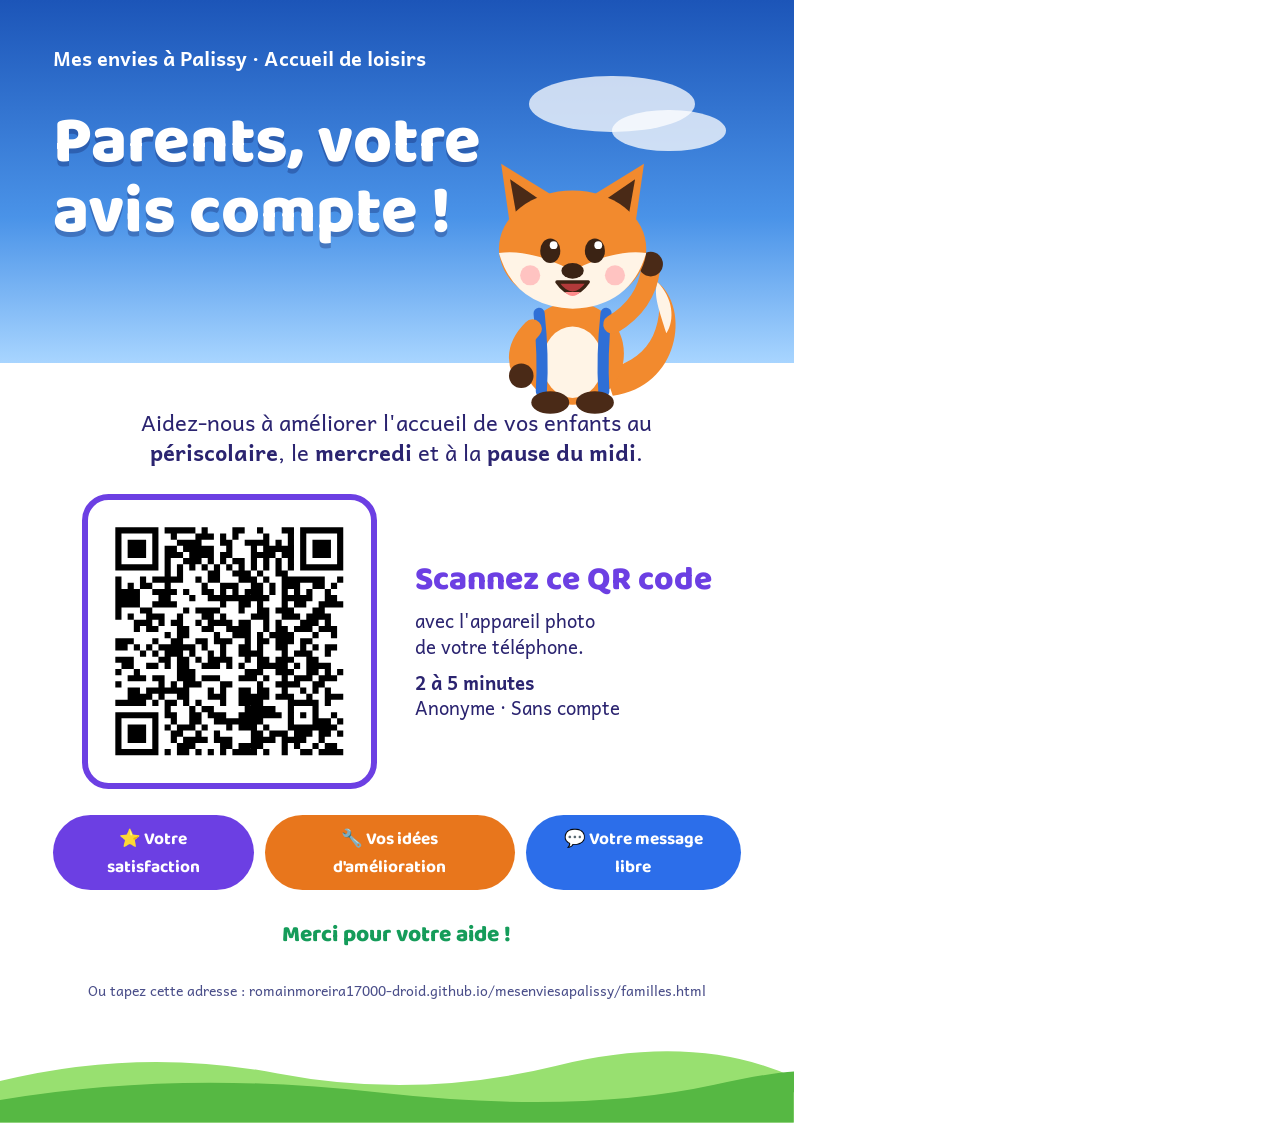
==== affiche-familles.html @ 667007b6 "Affiche A4 de l'espace familles avec QR code Co-Authored-By: Claude Fable 5.2 <noreply@anthropic.com" ====
<!doctype html><html lang="fr"><head><meta charset="utf-8"><title>Affiche Espace familles</title>
<link rel="stylesheet" href="https://fonts.googleapis.com/css2?family=Baloo+2:wght@500;700;800&family=Andika:wght@400;700&display=swap">
<style>
@page{size:A4;margin:0}
*{box-sizing:border-box}
body{margin:0;width:210mm;height:297mm;font-family:"Andika","Trebuchet MS",sans-serif;color:#2B2470;position:relative;overflow:hidden;background:#fff}
h1,h2,.d{font-family:"Baloo 2","Comic Sans MS",sans-serif;margin:0;line-height:1.05}
.sky{height:96mm;background:linear-gradient(180deg,#1C55B8,#4A93E8 60%,#A8D5FF);position:relative;padding:11mm 14mm 0}
.brand{color:#fff;font-size:15pt;font-weight:700}
.sky h1{color:#fff;font-size:50pt;font-weight:800;margin-top:9mm;max-width:118mm;text-shadow:0 1.2mm 0 rgba(0,0,60,.25)}
.fox{position:absolute;right:13mm;bottom:-7mm;width:62mm}
.cloud{position:absolute;background:rgba(255,255,255,.75);border-radius:50%}
.main{padding:12mm 14mm 0;display:flex;flex-direction:column;align-items:center;gap:7mm;text-align:center}
.lead{font-size:16.5pt;line-height:1.35;max-width:165mm;margin:0}
.qrwrap{display:flex;align-items:center;gap:10mm;text-align:left}
.qr{width:78mm;height:78mm;padding:4mm;border:1.6mm solid #6C3FE3;border-radius:7mm;background:#fff;flex:none}
.qr svg{width:100%;height:100%;display:block}
.how .d{font-size:25pt;font-weight:800;color:#6C3FE3}
.how p{font-size:14pt;margin:3mm 0 0;line-height:1.35}
.chips{display:flex;gap:3mm;flex-wrap:nowrap;justify-content:center}
.chip{font-family:"Baloo 2",sans-serif;font-weight:700;font-size:13pt;padding:2.5mm 5mm;border-radius:99mm;color:#fff}
.facts{font-family:"Baloo 2",sans-serif;font-weight:800;font-size:17pt;color:#159C5A}
.url{font-size:10.5pt;color:#4B4F8A;overflow-wrap:anywhere}
.grass{position:absolute;left:0;right:0;bottom:0;height:20mm}
.grass svg{width:100%;height:100%;display:block}
</style></head><body>
<div class="sky">
  <i class="cloud" style="width:44mm;height:15mm;left:140mm;top:20mm"></i><i class="cloud" style="width:30mm;height:11mm;left:162mm;top:29mm"></i>
  <div class="brand">Mes envies à Palissy · Accueil de loisirs</div>
  <h1>Parents, votre avis compte !</h1>
  <div class="fox"><svg class="fox" viewBox="0 0 210 232" aria-hidden="true">
    <path d="M136 214 C196 206 206 136 176 112 C184 156 166 184 128 190Z" fill="#F28A2E"/>
    <path d="M176 112 C190 126 192 146 184 158 C178 138 172 124 176 112Z" fill="#FFF4E6"/>
    <ellipse cx="100" cy="176" rx="46" ry="46" fill="#F28A2E"/>
    <ellipse cx="100" cy="184" rx="27" ry="32" fill="#FFF4E6"/>
    <path d="M70 140 Q74 178 72 210" stroke="#2F6FD6" stroke-width="10" fill="none" stroke-linecap="round"/>
    <path d="M130 140 Q126 178 128 210" stroke="#2F6FD6" stroke-width="10" fill="none" stroke-linecap="round"/>
    <path d="M64 154 Q46 172 54 192" stroke="#F28A2E" stroke-width="17" stroke-linecap="round" fill="none"/><circle cx="54" cy="196" r="11" fill="#4A2A17"/><path d="M136 150 Q166 132 170 100" stroke="#F28A2E" stroke-width="17" stroke-linecap="round" fill="none"/><circle cx="170" cy="96" r="11" fill="#4A2A17"/>
    <ellipse cx="80" cy="220" rx="17" ry="10" fill="#4A2A17"/><ellipse cx="120" cy="220" rx="17" ry="10" fill="#4A2A17"/>
    <path d="M44 62 L36 6 L88 38Z" fill="#F28A2E"/><path d="M50 54 L44 20 L76 42Z" fill="#4A2A17"/>
    <path d="M156 62 L164 6 L112 38Z" fill="#F28A2E"/><path d="M150 54 L156 20 L124 42Z" fill="#4A2A17"/>
    <ellipse cx="100" cy="82" rx="66" ry="52" fill="#F28A2E"/>
    <path d="M34 86 Q62 82 100 102 Q138 82 166 86 Q152 134 100 136 Q48 134 34 86Z" fill="#FFF4E6"/>
    <ellipse cx="80" cy="84" rx="9" ry="11" fill="#3B2314"/><ellipse cx="120" cy="84" rx="9" ry="11" fill="#3B2314"/><circle cx="83" cy="79" r="3.5" fill="#fff"/><circle cx="123" cy="79" r="3.5" fill="#fff"/>
    <ellipse cx="100" cy="102" rx="10" ry="7" fill="#3B2314"/>
    <path d="M86 112 Q100 132 114 112Z" fill="#B23A3A" stroke="#3B2314" stroke-width="3" stroke-linejoin="round"/>
    <path d="M93 121 Q100 128 107 121" fill="#FF8C8C"/>
    <circle cx="62" cy="106" r="9" fill="#FF9AA2" opacity=".55"/><circle cx="138" cy="106" r="9" fill="#FF9AA2" opacity=".55"/></svg></div>
</div>
<div class="main">
  <p class="lead">Aidez-nous à améliorer l'accueil de vos enfants au <b>périscolaire</b>, le <b>mercredi</b> et à la <b>pause du midi</b>.</p>
  <div class="qrwrap"><div class="qr">
<svg width="41mm" height="41mm" version="1.1" viewBox="0 0 41 41" xmlns="http://www.w3.org/2000/svg"><rect fill="white" x="0" y="0" width="100%" height="100%"/><path d="M2,2H3V3H2zM3,2H4V3H3zM4,2H5V3H4zM5,2H6V3H5zM6,2H7V3H6zM7,2H8V3H7zM8,2H9V3H8zM10,2H11V3H10zM11,2H12V3H11zM12,2H13V3H12zM13,2H14V3H13zM14,2H15V3H14zM16,2H17V3H16zM21,2H22V3H21zM22,2H23V3H22zM25,2H26V3H25zM29,2H30V3H29zM30,2H31V3H30zM32,2H33V3H32zM33,2H34V3H33zM34,2H35V3H34zM35,2H36V3H35zM36,2H37V3H36zM37,2H38V3H37zM38,2H39V3H38zM2,3H3V4H2zM8,3H9V4H8zM11,3H12V4H11zM15,3H16V4H15zM16,3H17V4H16zM17,3H18V4H17zM19,3H20V4H19zM21,3H22V4H21zM26,3H27V4H26zM30,3H31V4H30zM32,3H33V4H32zM38,3H39V4H38zM2,4H3V5H2zM4,4H5V5H4zM5,4H6V5H5zM6,4H7V5H6zM8,4H9V5H8zM12,4H13V5H12zM13,4H14V5H13zM14,4H15V5H14zM15,4H16V5H15zM19,4H20V5H19zM20,4H21V5H20zM23,4H24V5H23zM24,4H25V5H24zM25,4H26V5H25zM26,4H27V5H26zM28,4H29V5H28zM30,4H31V5H30zM32,4H33V5H32zM34,4H35V5H34zM35,4H36V5H35zM36,4H37V5H36zM38,4H39V5H38zM2,5H3V6H2zM4,5H5V6H4zM5,5H6V6H5zM6,5H7V6H6zM8,5H9V6H8zM10,5H11V6H10zM11,5H12V6H11zM13,5H14V6H13zM14,5H15V6H14zM15,5H16V6H15zM16,5H17V6H16zM17,5H18V6H17zM20,5H21V6H20zM24,5H25V6H24zM26,5H27V6H26zM27,5H28V6H27zM28,5H29V6H28zM29,5H30V6H29zM30,5H31V6H30zM32,5H33V6H32zM34,5H35V6H34zM35,5H36V6H35zM36,5H37V6H36zM38,5H39V6H38zM2,6H3V7H2zM4,6H5V7H4zM5,6H6V7H5zM6,6H7V7H6zM8,6H9V7H8zM10,6H11V7H10zM11,6H12V7H11zM12,6H13V7H12zM14,6H15V7H14zM15,6H16V7H15zM16,6H17V7H16zM17,6H18V7H17zM19,6H20V7H19zM20,6H21V7H20zM24,6H25V7H24zM25,6H26V7H25zM26,6H27V7H26zM27,6H28V7H27zM29,6H30V7H29zM30,6H31V7H30zM32,6H33V7H32zM34,6H35V7H34zM35,6H36V7H35zM36,6H37V7H36zM38,6H39V7H38zM2,7H3V8H2zM8,7H9V8H8zM10,7H11V8H10zM13,7H14V8H13zM14,7H15V8H14zM15,7H16V8H15zM17,7H18V8H17zM19,7H20V8H19zM21,7H22V8H21zM22,7H23V8H22zM24,7H25V8H24zM26,7H27V8H26zM28,7H29V8H28zM30,7H31V8H30zM32,7H33V8H32zM38,7H39V8H38zM2,8H3V9H2zM3,8H4V9H3zM4,8H5V9H4zM5,8H6V9H5zM6,8H7V9H6zM7,8H8V9H7zM8,8H9V9H8zM10,8H11V9H10zM12,8H13V9H12zM14,8H15V9H14zM16,8H17V9H16zM18,8H19V9H18zM20,8H21V9H20zM22,8H23V9H22zM24,8H25V9H24zM26,8H27V9H26zM28,8H29V9H28zM30,8H31V9H30zM32,8H33V9H32zM33,8H34V9H33zM34,8H35V9H34zM35,8H36V9H35zM36,8H37V9H36zM37,8H38V9H37zM38,8H39V9H38zM10,9H11V10H10zM12,9H13V10H12zM17,9H18V10H17zM18,9H19V10H18zM21,9H22V10H21zM22,9H23V10H22zM23,9H24V10H23zM25,9H26V10H25zM28,9H29V10H28zM29,9H30V10H29zM2,10H3V11H2zM6,10H7V11H6zM8,10H9V11H8zM9,10H10V11H9zM10,10H11V11H10zM11,10H12V11H11zM12,10H13V11H12zM15,10H16V11H15zM17,10H18V11H17zM18,10H19V11H18zM22,10H23V11H22zM23,10H24V11H23zM24,10H25V11H24zM26,10H27V11H26zM29,10H30V11H29zM30,10H31V11H30zM31,10H32V11H31zM32,10H33V11H32zM33,10H34V11H33zM34,10H35V11H34zM35,10H36V11H35zM38,10H39V11H38zM2,11H3V12H2zM4,11H5V12H4zM6,11H7V12H6zM7,11H8V12H7zM10,11H11V12H10zM16,11H17V12H16zM19,11H20V12H19zM20,11H21V12H20zM21,11H22V12H21zM24,11H25V12H24zM25,11H26V12H25zM27,11H28V12H27zM29,11H30V12H29zM30,11H31V12H30zM31,11H32V12H31zM34,11H35V12H34zM35,11H36V12H35zM37,11H38V12H37zM2,12H3V13H2zM3,12H4V13H3zM4,12H5V13H4zM5,12H6V13H5zM8,12H9V13H8zM9,12H10V13H9zM10,12H11V13H10zM11,12H12V13H11zM13,12H14V13H13zM16,12H17V13H16zM17,12H18V13H17zM19,12H20V13H19zM21,12H22V13H21zM23,12H24V13H23zM24,12H25V13H24zM25,12H26V13H25zM27,12H28V13H27zM29,12H30V13H29zM31,12H32V13H31zM33,12H34V13H33zM36,12H37V13H36zM2,13H3V14H2zM3,13H4V14H3zM4,13H5V14H4zM5,13H6V14H5zM9,13H10V14H9zM10,13H11V14H10zM14,13H15V14H14zM17,13H18V14H17zM18,13H19V14H18zM19,13H20V14H19zM20,13H21V14H20zM21,13H22V14H21zM22,13H23V14H22zM23,13H24V14H23zM24,13H25V14H24zM25,13H26V14H25zM26,13H27V14H26zM29,13H30V14H29zM30,13H31V14H30zM31,13H32V14H31zM32,13H33V14H32zM33,13H34V14H33zM36,13H37V14H36zM37,13H38V14H37zM2,14H3V15H2zM3,14H4V15H3zM4,14H5V15H4zM5,14H6V15H5zM8,14H9V15H8zM9,14H10V15H9zM10,14H11V15H10zM11,14H12V15H11zM19,14H20V15H19zM22,14H23V15H22zM23,14H24V15H23zM25,14H26V15H25zM29,14H30V15H29zM31,14H32V15H31zM32,14H33V15H32zM35,14H36V15H35zM36,14H37V15H36zM37,14H38V15H37zM38,14H39V15H38zM2,15H3V16H2zM6,15H7V16H6zM7,15H8V16H7zM13,15H14V16H13zM15,15H16V16H15zM16,15H17V16H16zM17,15H18V16H17zM18,15H19V16H18zM22,15H23V16H22zM25,15H26V16H25zM26,15H27V16H26zM28,15H29V16H28zM29,15H30V16H29zM30,15H31V16H30zM34,15H35V16H34zM35,15H36V16H35zM2,16H3V17H2zM4,16H5V17H4zM7,16H8V17H7zM8,16H9V17H8zM9,16H10V17H9zM12,16H13V17H12zM16,16H17V17H16zM17,16H18V17H17zM19,16H20V17H19zM24,16H25V17H24zM25,16H26V17H25zM26,16H27V17H26zM29,16H30V17H29zM30,16H31V17H30zM31,16H32V17H31zM33,16H34V17H33zM34,16H35V17H34zM35,16H36V17H35zM36,16H37V17H36zM5,17H6V18H5zM6,17H7V18H6zM7,17H8V18H7zM9,17H10V18H9zM11,17H12V18H11zM12,17H13V18H12zM15,17H16V18H15zM17,17H18V18H17zM18,17H19V18H18zM19,17H20V18H19zM20,17H21V18H20zM22,17H23V18H22zM23,17H24V18H23zM26,17H27V18H26zM28,17H29V18H28zM32,17H33V18H32zM33,17H34V18H33zM34,17H35V18H34zM36,17H37V18H36zM5,18H6V19H5zM7,18H8V19H7zM8,18H9V19H8zM12,18H13V19H12zM13,18H14V19H13zM16,18H17V19H16zM17,18H18V19H17zM20,18H21V19H20zM21,18H22V19H21zM22,18H23V19H22zM23,18H24V19H23zM26,18H27V19H26zM28,18H29V19H28zM29,18H30V19H29zM31,18H32V19H31zM32,18H33V19H32zM33,18H34V19H33zM35,18H36V19H35zM36,18H37V19H36zM37,18H38V19H37zM10,19H11V20H10zM12,19H13V20H12zM13,19H14V20H13zM18,19H19V20H18zM21,19H22V20H21zM22,19H23V20H22zM23,19H24V20H23zM25,19H26V20H25zM27,19H28V20H27zM28,19H29V20H28zM29,19H30V20H29zM30,19H31V20H30zM34,19H35V20H34zM37,19H38V20H37zM2,20H3V21H2zM3,20H4V21H3zM4,20H5V21H4zM8,20H9V21H8zM11,20H12V21H11zM12,20H13V21H12zM15,20H16V21H15zM16,20H17V21H16zM18,20H19V21H18zM19,20H20V21H19zM20,20H21V21H20zM23,20H24V21H23zM25,20H26V21H25zM26,20H27V21H26zM28,20H29V21H28zM29,20H30V21H29zM30,20H31V21H30zM32,20H33V21H32zM33,20H34V21H33zM2,21H3V22H2zM3,21H4V22H3zM5,21H6V22H5zM7,21H8V22H7zM9,21H10V22H9zM10,21H11V22H10zM11,21H12V22H11zM12,21H13V22H12zM13,21H14V22H13zM14,21H15V22H14zM16,21H17V22H16zM19,21H20V22H19zM22,21H23V22H22zM23,21H24V22H23zM25,21H26V22H25zM28,21H29V22H28zM29,21H30V22H29zM32,21H33V22H32zM34,21H35V22H34zM36,21H37V22H36zM37,21H38V22H37zM6,22H7V23H6zM8,22H9V23H8zM10,22H11V23H10zM11,22H12V23H11zM12,22H13V23H12zM14,22H15V23H14zM17,22H18V23H17zM19,22H20V23H19zM22,22H23V23H22zM23,22H24V23H23zM24,22H25V23H24zM25,22H26V23H25zM29,22H30V23H29zM31,22H32V23H31zM32,22H33V23H32zM33,22H34V23H33zM36,22H37V23H36zM2,23H3V24H2zM3,23H4V24H3zM4,23H5V24H4zM9,23H10V24H9zM10,23H11V24H10zM12,23H13V24H12zM13,23H14V24H13zM15,23H16V24H15zM17,23H18V24H17zM18,23H19V24H18zM19,23H20V24H19zM20,23H21V24H20zM23,23H24V24H23zM25,23H26V24H25zM26,23H27V24H26zM28,23H29V24H28zM29,23H30V24H29zM30,23H31V24H30zM33,23H34V24H33zM34,23H35V24H34zM3,24H4V25H3zM4,24H5V25H4zM7,24H8V25H7zM8,24H9V25H8zM10,24H11V25H10zM12,24H13V25H12zM13,24H14V25H13zM16,24H17V25H16zM17,24H18V25H17zM18,24H19V25H18zM20,24H21V25H20zM22,24H23V25H22zM25,24H26V25H25zM26,24H27V25H26zM27,24H28V25H27zM28,24H29V25H28zM29,24H30V25H29zM31,24H32V25H31zM33,24H34V25H33zM34,24H35V25H34zM35,24H36V25H35zM36,24H37V25H36zM2,25H3V26H2zM5,25H6V26H5zM12,25H13V26H12zM13,25H14V26H13zM14,25H15V26H14zM23,25H24V26H23zM24,25H25V26H24zM25,25H26V26H25zM28,25H29V26H28zM29,25H30V26H29zM30,25H31V26H30zM33,25H34V26H33zM34,25H35V26H34zM36,25H37V26H36zM38,25H39V26H38zM4,26H5V27H4zM5,26H6V27H5zM6,26H7V27H6zM8,26H9V27H8zM9,26H10V27H9zM12,26H13V27H12zM13,26H14V27H13zM14,26H15V27H14zM16,26H17V27H16zM17,26H18V27H17zM18,26H19V27H18zM22,26H23V27H22zM23,26H24V27H23zM24,26H25V27H24zM26,26H27V27H26zM29,26H30V27H29zM31,26H32V27H31zM32,26H33V27H32zM33,26H34V27H33zM35,26H36V27H35zM36,26H37V27H36zM37,26H38V27H37zM2,27H3V28H2zM9,27H10V28H9zM11,27H12V28H11zM13,27H14V28H13zM14,27H15V28H14zM15,27H16V28H15zM19,27H20V28H19zM20,27H21V28H20zM25,27H26V28H25zM28,27H29V28H28zM29,27H30V28H29zM30,27H31V28H30zM31,27H32V28H31zM34,27H35V28H34zM35,27H36V28H35zM4,28H5V29H4zM5,28H6V29H5zM7,28H8V29H7zM8,28H9V29H8zM9,28H10V29H9zM10,28H11V29H10zM11,28H12V29H11zM12,28H13V29H12zM13,28H14V29H13zM17,28H18V29H17zM19,28H20V29H19zM22,28H23V29H22zM23,28H24V29H23zM25,28H26V29H25zM26,28H27V29H26zM29,28H30V29H29zM32,28H33V29H32zM34,28H35V29H34zM36,28H37V29H36zM4,29H5V30H4zM5,29H6V30H5zM6,29H7V30H6zM7,29H8V30H7zM9,29H10V30H9zM12,29H13V30H12zM13,29H14V30H13zM17,29H18V30H17zM18,29H19V30H18zM19,29H20V30H19zM22,29H23V30H22zM23,29H24V30H23zM24,29H25V30H24zM25,29H26V30H25zM26,29H27V30H26zM28,29H29V30H28zM29,29H30V30H29zM30,29H31V30H30zM33,29H34V30H33zM36,29H37V30H36zM37,29H38V30H37zM38,29H39V30H38zM2,30H3V31H2zM3,30H4V31H3zM4,30H5V31H4zM5,30H6V31H5zM6,30H7V31H6zM8,30H9V31H8zM10,30H11V31H10zM11,30H12V31H11zM13,30H14V31H13zM15,30H16V31H15zM19,30H20V31H19zM22,30H23V31H22zM23,30H24V31H23zM24,30H25V31H24zM25,30H26V31H25zM30,30H31V31H30zM31,30H32V31H31zM32,30H33V31H32zM33,30H34V31H33zM34,30H35V31H34zM36,30H37V31H36zM10,31H11V32H10zM14,31H15V32H14zM16,31H17V32H16zM17,31H18V32H17zM23,31H24V32H23zM24,31H25V32H24zM25,31H26V32H25zM26,31H27V32H26zM27,31H28V32H27zM30,31H31V32H30zM34,31H35V32H34zM2,32H3V33H2zM3,32H4V33H3zM4,32H5V33H4zM5,32H6V33H5zM6,32H7V33H6zM7,32H8V33H7zM8,32H9V33H8zM10,32H11V33H10zM11,32H12V33H11zM14,32H15V33H14zM15,32H16V33H15zM17,32H18V33H17zM18,32H19V33H18zM19,32H20V33H19zM22,32H23V33H22zM23,32H24V33H23zM24,32H25V33H24zM25,32H26V33H25zM26,32H27V33H26zM27,32H28V33H27zM28,32H29V33H28zM30,32H31V33H30zM32,32H33V33H32zM34,32H35V33H34zM37,32H38V33H37zM2,33H3V34H2zM8,33H9V34H8zM11,33H12V34H11zM14,33H15V34H14zM15,33H16V34H15zM18,33H19V34H18zM19,33H20V34H19zM20,33H21V34H20zM21,33H22V34H21zM22,33H23V34H22zM23,33H24V34H23zM24,33H25V34H24zM25,33H26V34H25zM30,33H31V34H30zM34,33H35V34H34zM35,33H36V34H35zM36,33H37V34H36zM38,33H39V34H38zM2,34H3V35H2zM4,34H5V35H4zM5,34H6V35H5zM6,34H7V35H6zM8,34H9V35H8zM10,34H11V35H10zM12,34H13V35H12zM13,34H14V35H13zM14,34H15V35H14zM16,34H17V35H16zM20,34H21V35H20zM22,34H23V35H22zM23,34H24V35H23zM24,34H25V35H24zM26,34H27V35H26zM30,34H31V35H30zM31,34H32V35H31zM32,34H33V35H32zM33,34H34V35H33zM34,34H35V35H34zM35,34H36V35H35zM36,34H37V35H36zM37,34H38V35H37zM2,35H3V36H2zM4,35H5V36H4zM5,35H6V36H5zM6,35H7V36H6zM8,35H9V36H8zM11,35H12V36H11zM12,35H13V36H12zM15,35H16V36H15zM18,35H19V36H18zM24,35H25V36H24zM25,35H26V36H25zM27,35H28V36H27zM28,35H29V36H28zM29,35H30V36H29zM31,35H32V36H31zM32,35H33V36H32zM33,35H34V36H33zM35,35H36V36H35zM36,35H37V36H36zM38,35H39V36H38zM2,36H3V37H2zM4,36H5V37H4zM5,36H6V37H5zM6,36H7V37H6zM8,36H9V37H8zM11,36H12V37H11zM13,36H14V37H13zM14,36H15V37H14zM15,36H16V37H15zM16,36H17V37H16zM18,36H19V37H18zM19,36H20V37H19zM20,36H21V37H20zM24,36H25V37H24zM25,36H26V37H25zM26,36H27V37H26zM27,36H28V37H27zM29,36H30V37H29zM30,36H31V37H30zM31,36H32V37H31zM32,36H33V37H32zM35,36H36V37H35zM2,37H3V38H2zM8,37H9V38H8zM12,37H13V38H12zM13,37H14V38H13zM14,37H15V38H14zM19,37H20V38H19zM20,37H21V38H20zM22,37H23V38H22zM23,37H24V38H23zM24,37H25V38H24zM25,37H26V38H25zM29,37H30V38H29zM31,37H32V38H31zM34,37H35V38H34zM36,37H37V38H36zM37,37H38V38H37zM2,38H3V39H2zM3,38H4V39H3zM4,38H5V39H4zM5,38H6V39H5zM6,38H7V39H6zM7,38H8V39H7zM8,38H9V39H8zM10,38H11V39H10zM12,38H13V39H12zM13,38H14V39H13zM15,38H16V39H15zM17,38H18V39H17zM19,38H20V39H19zM21,38H22V39H21zM22,38H23V39H22zM23,38H24V39H23zM24,38H25V39H24zM26,38H27V39H26zM29,38H30V39H29zM32,38H33V39H32zM33,38H34V39H33zM35,38H36V39H35zM36,38H37V39H36zM37,38H38V39H37zM38,38H39V39H38z" id="qr-path" fill="#000000" fill-opacity="1" fill-rule="nonzero" stroke="none"/></svg></div>
    <div class="how"><div class="d">Scannez ce QR code</div><p>avec l'appareil photo<br>de votre téléphone.</p><p><b>2 à 5 minutes</b><br>Anonyme · Sans compte</p></div></div>
  <div class="chips"><span class="chip" style="background:#6C3FE3">⭐ Votre satisfaction</span><span class="chip" style="background:#E8761C">🔧 Vos idées d'amélioration</span><span class="chip" style="background:#2C6EEA">💬 Votre message libre</span></div>
  <div class="facts">Merci pour votre aide !</div>
  <div class="url">Ou tapez cette adresse : romainmoreira17000-droid.github.io/mesenviesapalissy/familles.html</div>
</div>
<div class="grass"><svg viewBox="0 0 400 40" preserveAspectRatio="none"><path d="M0 18 Q70 0 140 14 T280 10 T400 16 V40 H0Z" fill="#98E070"/><path d="M0 28 Q90 12 190 24 T360 20 T400 24 V40 H0Z" fill="#56B843"/></svg></div>
</body></html>
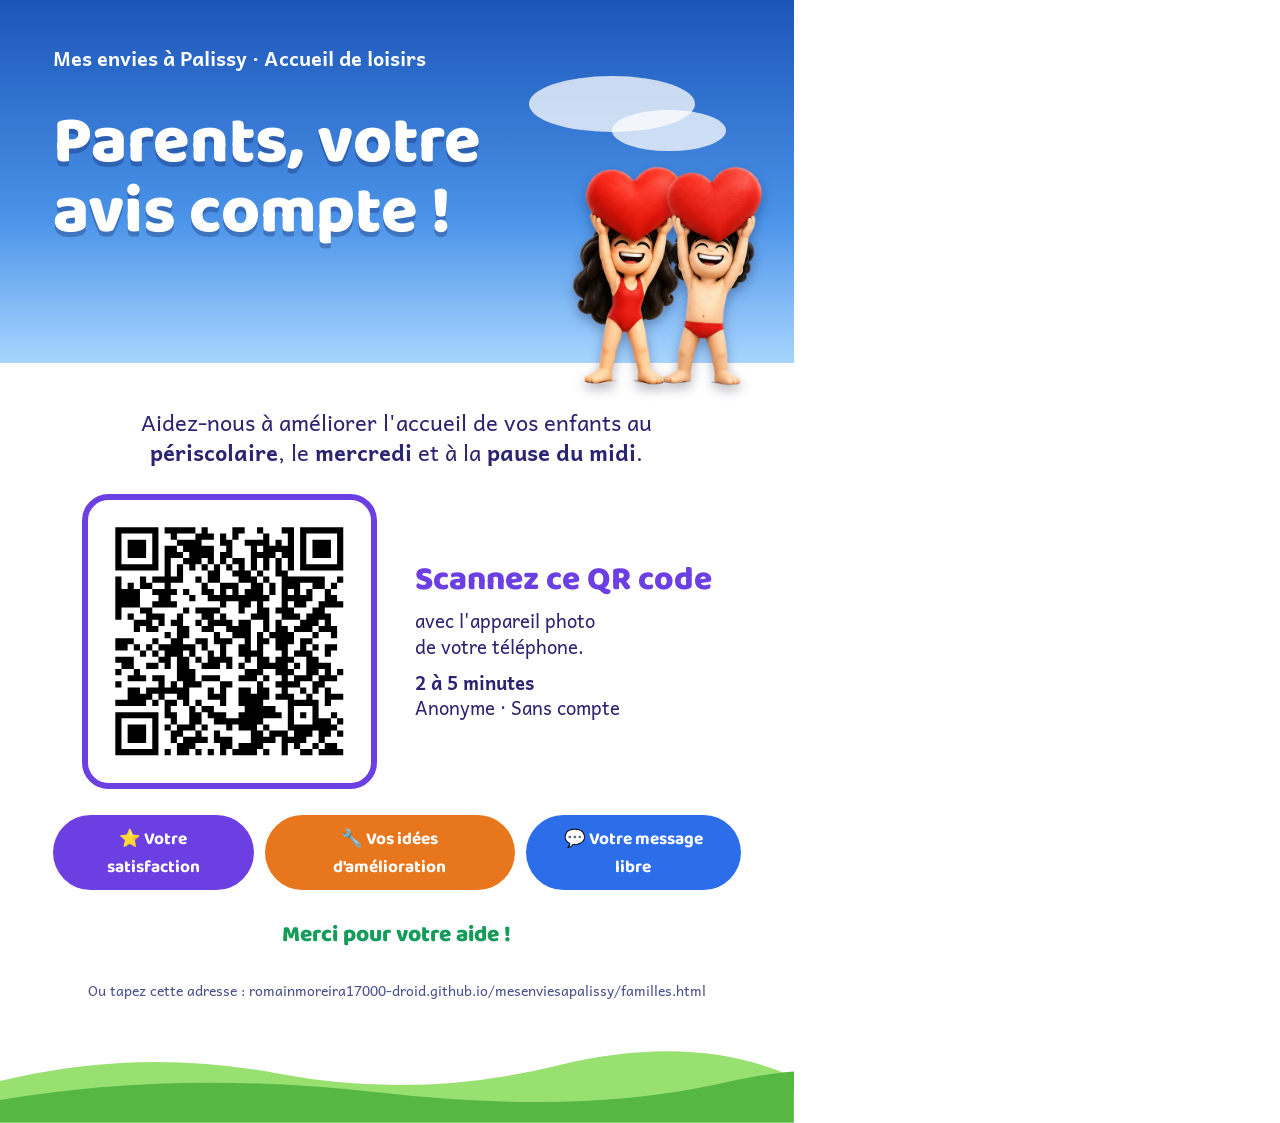
==== commit 906f9a53: "Personnages du centre (fille et garçon) à la place du renard et des émoticônes Têtes d'émotions et m" ====
--- a/affiche-familles.html
+++ b/affiche-familles.html
@@ -8,7 +8,7 @@
 .sky{height:96mm;background:linear-gradient(180deg,#1C55B8,#4A93E8 60%,#A8D5FF);position:relative;padding:11mm 14mm 0}
 .brand{color:#fff;font-size:15pt;font-weight:700}
 .sky h1{color:#fff;font-size:50pt;font-weight:800;margin-top:9mm;max-width:118mm;text-shadow:0 1.2mm 0 rgba(0,0,60,.25)}
-.fox{position:absolute;right:13mm;bottom:-7mm;width:62mm}
+.fox{position:absolute;right:8mm;bottom:-6mm;display:flex;align-items:flex-end}
 .cloud{position:absolute;background:rgba(255,255,255,.75);border-radius:50%}
 .main{padding:12mm 14mm 0;display:flex;flex-direction:column;align-items:center;gap:7mm;text-align:center}
 .lead{font-size:16.5pt;line-height:1.35;max-width:165mm;margin:0}
@@ -28,24 +28,7 @@
   <i class="cloud" style="width:44mm;height:15mm;left:140mm;top:20mm"></i><i class="cloud" style="width:30mm;height:11mm;left:162mm;top:29mm"></i>
   <div class="brand">Mes envies à Palissy · Accueil de loisirs</div>
   <h1>Parents, votre avis compte !</h1>
-  <div class="fox"><svg class="fox" viewBox="0 0 210 232" aria-hidden="true">
-    <path d="M136 214 C196 206 206 136 176 112 C184 156 166 184 128 190Z" fill="#F28A2E"/>
-    <path d="M176 112 C190 126 192 146 184 158 C178 138 172 124 176 112Z" fill="#FFF4E6"/>
-    <ellipse cx="100" cy="176" rx="46" ry="46" fill="#F28A2E"/>
-    <ellipse cx="100" cy="184" rx="27" ry="32" fill="#FFF4E6"/>
-    <path d="M70 140 Q74 178 72 210" stroke="#2F6FD6" stroke-width="10" fill="none" stroke-linecap="round"/>
-    <path d="M130 140 Q126 178 128 210" stroke="#2F6FD6" stroke-width="10" fill="none" stroke-linecap="round"/>
-    <path d="M64 154 Q46 172 54 192" stroke="#F28A2E" stroke-width="17" stroke-linecap="round" fill="none"/><circle cx="54" cy="196" r="11" fill="#4A2A17"/><path d="M136 150 Q166 132 170 100" stroke="#F28A2E" stroke-width="17" stroke-linecap="round" fill="none"/><circle cx="170" cy="96" r="11" fill="#4A2A17"/>
-    <ellipse cx="80" cy="220" rx="17" ry="10" fill="#4A2A17"/><ellipse cx="120" cy="220" rx="17" ry="10" fill="#4A2A17"/>
-    <path d="M44 62 L36 6 L88 38Z" fill="#F28A2E"/><path d="M50 54 L44 20 L76 42Z" fill="#4A2A17"/>
-    <path d="M156 62 L164 6 L112 38Z" fill="#F28A2E"/><path d="M150 54 L156 20 L124 42Z" fill="#4A2A17"/>
-    <ellipse cx="100" cy="82" rx="66" ry="52" fill="#F28A2E"/>
-    <path d="M34 86 Q62 82 100 102 Q138 82 166 86 Q152 134 100 136 Q48 134 34 86Z" fill="#FFF4E6"/>
-    <ellipse cx="80" cy="84" rx="9" ry="11" fill="#3B2314"/><ellipse cx="120" cy="84" rx="9" ry="11" fill="#3B2314"/><circle cx="83" cy="79" r="3.5" fill="#fff"/><circle cx="123" cy="79" r="3.5" fill="#fff"/>
-    <ellipse cx="100" cy="102" rx="10" ry="7" fill="#3B2314"/>
-    <path d="M86 112 Q100 132 114 112Z" fill="#B23A3A" stroke="#3B2314" stroke-width="3" stroke-linejoin="round"/>
-    <path d="M93 121 Q100 128 107 121" fill="#FF8C8C"/>
-    <circle cx="62" cy="106" r="9" fill="#FF9AA2" opacity=".55"/><circle cx="138" cy="106" r="9" fill="#FF9AA2" opacity=".55"/></svg></div>
+  <div class="fox"><img src="[data-uri]" style="height:58mm;filter:drop-shadow(0 1.5mm 1.5mm rgba(0,0,40,.3))"><img src="[data-uri]" style="height:58mm;margin-left:-6mm;filter:drop-shadow(0 1.5mm 1.5mm rgba(0,0,40,.3))"></div>
 </div>
 <div class="main">
   <p class="lead">Aidez-nous à améliorer l'accueil de vos enfants au <b>périscolaire</b>, le <b>mercredi</b> et à la <b>pause du midi</b>.</p>
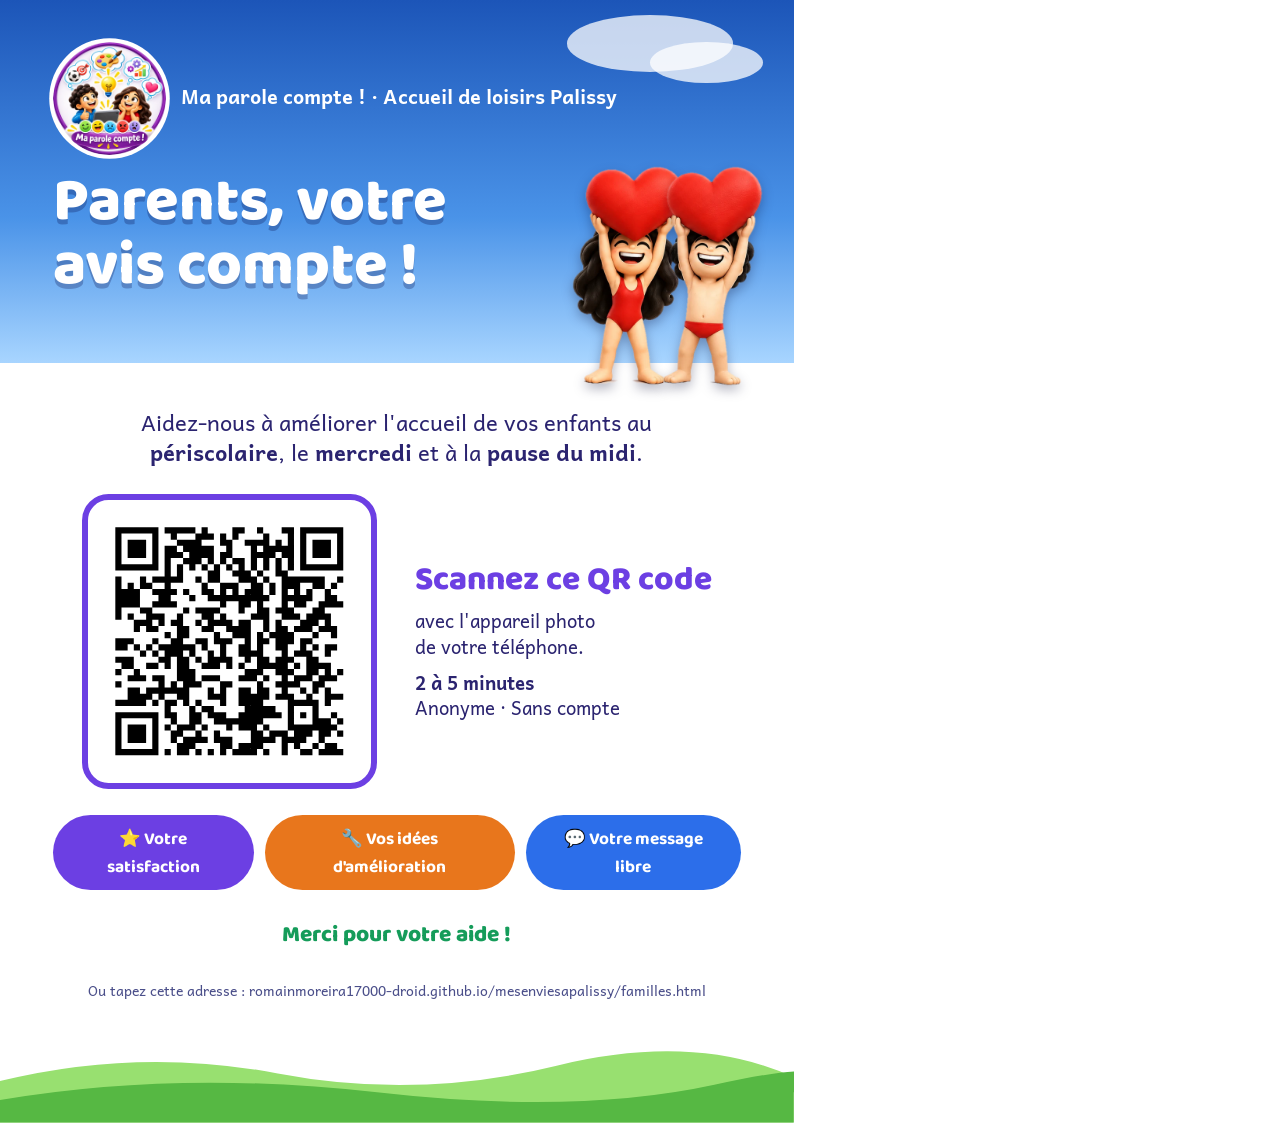
==== commit 5cfbbe5a: "Publication : logo « Ma parole compte ! », titre et affiche A4 mis à jour Co-Authored-By: Claude Opu" ====
--- a/affiche-familles.html
+++ b/affiche-familles.html
@@ -1,4 +1,4 @@
-<!doctype html><html lang="fr"><head><meta charset="utf-8"><title>Affiche Espace familles</title>
+<!doctype html><html lang="fr"><head><meta charset="utf-8"><title>Affiche Ma parole compte ! – Familles</title>
 <link rel="stylesheet" href="https://fonts.googleapis.com/css2?family=Baloo+2:wght@500;700;800&family=Andika:wght@400;700&display=swap">
 <style>
 @page{size:A4;margin:0}
@@ -6,8 +6,8 @@
 body{margin:0;width:210mm;height:297mm;font-family:"Andika","Trebuchet MS",sans-serif;color:#2B2470;position:relative;overflow:hidden;background:#fff}
 h1,h2,.d{font-family:"Baloo 2","Comic Sans MS",sans-serif;margin:0;line-height:1.05}
 .sky{height:96mm;background:linear-gradient(180deg,#1C55B8,#4A93E8 60%,#A8D5FF);position:relative;padding:11mm 14mm 0}
-.brand{color:#fff;font-size:15pt;font-weight:700}
-.sky h1{color:#fff;font-size:50pt;font-weight:800;margin-top:9mm;max-width:118mm;text-shadow:0 1.2mm 0 rgba(0,0,60,.25)}
+.brand{color:#fff;font-size:15pt;font-weight:700;position:relative;z-index:1}
+.sky h1{color:#fff;font-size:46pt;font-weight:800;margin-top:4mm;max-width:118mm;text-shadow:0 1.2mm 0 rgba(0,0,60,.25)}
 .fox{position:absolute;right:8mm;bottom:-6mm;display:flex;align-items:flex-end}
 .cloud{position:absolute;background:rgba(255,255,255,.75);border-radius:50%}
 .main{padding:12mm 14mm 0;display:flex;flex-direction:column;align-items:center;gap:7mm;text-align:center}
@@ -25,8 +25,8 @@
 .grass svg{width:100%;height:100%;display:block}
 </style></head><body>
 <div class="sky">
-  <i class="cloud" style="width:44mm;height:15mm;left:140mm;top:20mm"></i><i class="cloud" style="width:30mm;height:11mm;left:162mm;top:29mm"></i>
-  <div class="brand">Mes envies à Palissy · Accueil de loisirs</div>
+  <i class="cloud" style="width:44mm;height:15mm;left:150mm;top:4mm"></i><i class="cloud" style="width:30mm;height:11mm;left:172mm;top:11mm"></i>
+  <div class="brand"><img src="[data-uri]" alt="" style="width:30mm;height:30mm;border-radius:50%;background:#fff;box-shadow:0 0 0 1mm #fff;vertical-align:middle;margin-right:4mm">Ma parole compte ! · Accueil de loisirs Palissy</div>
   <h1>Parents, votre avis compte !</h1>
   <div class="fox"><img src="[data-uri]" style="height:58mm;filter:drop-shadow(0 1.5mm 1.5mm rgba(0,0,40,.3))"><img src="[data-uri]" style="height:58mm;margin-left:-6mm;filter:drop-shadow(0 1.5mm 1.5mm rgba(0,0,40,.3))"></div>
 </div>
